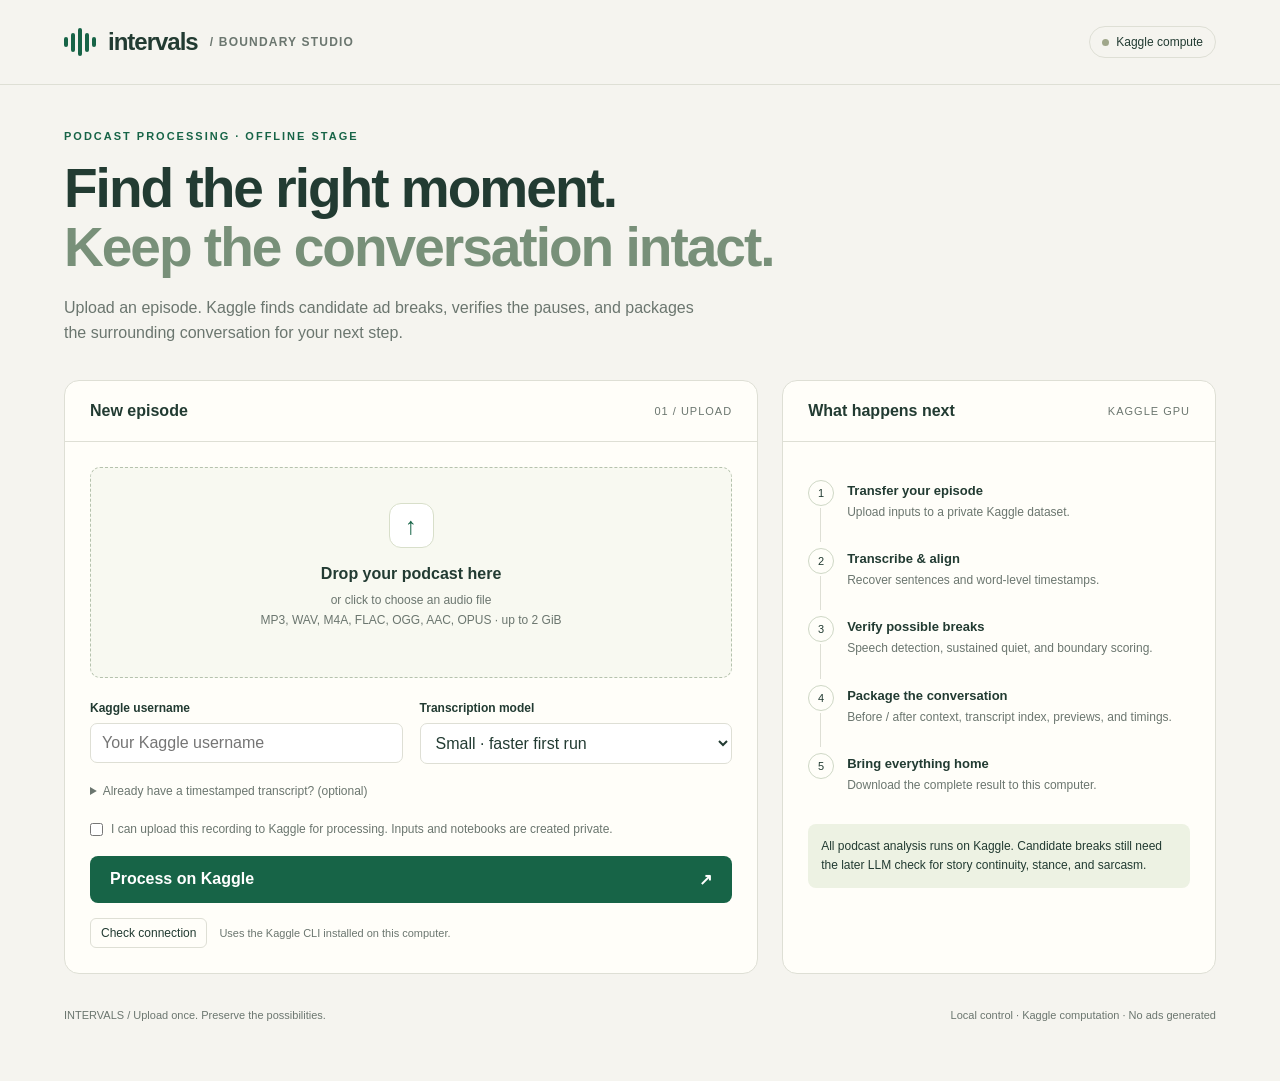
==== web/index.html @ c6f4fc81 "Make Intervals clone-ready with local GPU processing" ====
<!doctype html>
<html lang="en">
<head>
<meta charset="utf-8"><meta name="viewport" content="width=device-width,initial-scale=1">
<title>Intervals — Podcast boundary studio</title>
<style>
:root{--bg:#f5f4ef;--ink:#223b32;--muted:#6b766f;--line:#dedfd5;--green:#176447;--lime:#dcf29d;--paper:#fffef9;--red:#9e3933}*{box-sizing:border-box}body{margin:0;background:var(--bg);color:var(--ink);font-family:Segoe UI,Arial,sans-serif}button,input,select{font:inherit}button,a,input,select{outline-offset:4px}button{cursor:pointer}button:disabled{cursor:wait;opacity:.55}header{height:85px;border-bottom:1px solid var(--line);display:flex;align-items:center;justify-content:space-between;padding:0 5vw}.brand{font-size:24px;font-weight:750;letter-spacing:-1px;display:flex;align-items:center;gap:12px}.mark{display:flex;gap:3px;align-items:center;height:28px}.mark i{display:block;width:4px;background:var(--green);border-radius:2px}.mark i:nth-child(1),.mark i:nth-child(5){height:10px}.mark i:nth-child(2),.mark i:nth-child(4){height:19px}.mark i:nth-child(3){height:28px}.tag{font-size:12px;letter-spacing:1.2px;text-transform:uppercase;color:var(--muted)}.badge{border:1px solid var(--line);padding:8px 12px;border-radius:30px;font-size:12px;display:flex;align-items:center;gap:7px}.dot{width:7px;height:7px;background:#a0a78b;border-radius:50%}.dot.ok{background:#348257}main{max-width:1280px;margin:auto;padding:45px 5vw 60px}.eyebrow{font-size:11px;text-transform:uppercase;letter-spacing:2px;font-weight:700;color:var(--green)}h1{font-size:clamp(36px,4.3vw,57px);line-height:1.08;letter-spacing:-2px;margin:17px 0}h1 span{color:#789079}p{line-height:1.6}.intro{max-width:650px;color:var(--muted);font-size:16px;margin:0 0 34px}.layout{display:grid;grid-template-columns:minmax(0,1.6fr) minmax(280px,1fr);gap:24px}.panel{background:var(--paper);border:1px solid var(--line);border-radius:15px;overflow:hidden}.panelhead{padding:21px 25px;border-bottom:1px solid var(--line);display:flex;justify-content:space-between;align-items:center}.panelhead h2{font-size:16px;margin:0}.number{font-size:11px;color:var(--muted);letter-spacing:1px}.body{padding:25px}.drop{border:1.5px dashed #b5c2ad;border-radius:10px;padding:35px 18px;text-align:center;background:#f8f9f1;cursor:pointer;transition:.2s}.drop.over{background:#e8f1d7;border-color:var(--green)}.uploadicon{display:grid;place-items:center;width:45px;height:45px;border:1px solid #d8dfca;border-radius:12px;margin:0 auto 17px;background:white;font-size:24px;color:var(--green)}.drop strong{display:block;font-size:16px;margin-bottom:7px}.small{font-size:12px;color:var(--muted);line-height:1.6}.filelabel{font-size:13px;color:var(--green);font-weight:600;margin-top:12px;word-break:break-word}.fields{display:grid;grid-template-columns:1fr 1fr;gap:17px;margin-top:23px}label{display:block;font-size:12px;font-weight:600;margin-bottom:8px}input[type=text],select{border:1px solid var(--line);border-radius:7px;padding:10px 11px;background:white;width:100%;color:var(--ink)}details{margin-top:20px;font-size:12px;color:var(--muted)}summary{cursor:pointer}details p{margin:8px 0}input[type=file]{max-width:100%;margin-top:7px}.rights{display:flex;align-items:flex-start;gap:8px;font-weight:400;line-height:1.5;margin:22px 0 17px;color:var(--muted)}.rights input{margin:3px 0}.primary{background:var(--green);color:white;border:none;border-radius:8px;padding:14px 20px;width:100%;font-weight:600;display:flex;justify-content:space-between}.secondary{background:transparent;border:1px solid var(--line);border-radius:6px;padding:7px 10px;font-size:12px;color:var(--ink)}.connection{display:flex;align-items:center;gap:12px;margin-top:15px}.connection span{font-size:11px;color:var(--muted)}.progress{height:4px;background:#e6ebdc;margin-top:16px;border-radius:3px;overflow:hidden}.progress div{height:100%;background:#69a86c;width:0;transition:width .2s}.pipeline{list-style:none;padding:0;margin:0}.pipeline li{display:grid;grid-template-columns:26px 1fr;gap:13px;padding:13px 0;position:relative}.pipeline li:not(:last-child):before{content:'';position:absolute;left:12px;top:41px;bottom:-7px;border-left:1px solid var(--line)}.step{border:1px solid #cfd8c6;border-radius:50%;width:26px;height:26px;display:grid;place-items:center;font-size:11px;background:var(--paper)}li.active .step{background:var(--green);color:white;border-color:var(--green)}li.done .step{background:var(--lime);border-color:var(--lime)}.pipeline b{display:block;font-size:13px;margin:3px 0 5px}.pipeline p{font-size:12px;color:var(--muted);margin:0}.note{background:#edf2e3;border-radius:8px;padding:13px;margin-top:16px;font-size:12px;line-height:1.6}.status{display:none;margin-top:24px;padding:20px 25px}.status.show{display:block}.statusline{display:flex;justify-content:space-between;gap:15px;align-items:center}.statusline strong{font-size:14px}.status p{font-size:13px;color:var(--muted);margin-bottom:0}.status.error{border-color:#d2a69b}.status.error strong{color:var(--red)}.status a{color:var(--green)}.events{font:11px Consolas,monospace;max-height:140px;overflow:auto;margin-top:15px;color:var(--muted);white-space:pre-wrap}.results{margin-top:32px;display:none}.results.show{display:block}.resulthead{display:flex;align-items:center;justify-content:space-between;gap:15px;margin-bottom:20px}.resulthead h2{font-size:25px;letter-spacing:-.7px;margin:0}.actions{display:flex;gap:10px;flex-wrap:wrap}a.btn{background:var(--green);color:white;text-decoration:none;border-radius:7px;padding:10px 14px;font-size:12px}a.btn.light{background:var(--paper);color:var(--green);border:1px solid var(--line)}.metrics{display:grid;grid-template-columns:repeat(4,1fr);gap:15px;margin-bottom:22px}.metric{padding:18px 20px}.metric span{display:block;font-size:11px;color:var(--muted);margin-bottom:10px}.metric strong{font-size:26px;font-weight:650;letter-spacing:-1px}.tabs{display:flex;gap:24px;border-bottom:1px solid var(--line);margin-bottom:20px}.tabs button{border:0;background:transparent;padding:12px 0;color:var(--muted);font-size:13px}.tabs button.selected{border-bottom:2px solid var(--green);color:var(--green)}.resultpane{display:none}.resultpane.show{display:block}.candidate{margin-bottom:14px;padding:20px 24px}.candidatehead{display:flex;gap:12px;align-items:center;flex-wrap:wrap}.candidatehead strong{font-size:18px}.chip{font-size:10px;padding:5px 8px;border-radius:5px;background:#edf2e3}.chip.warn{background:#f8ead4}.candidate p{font-size:13px;color:var(--muted)}.candidate audio{width:100%;height:35px;margin:8px 0}.twocontext{display:grid;grid-template-columns:1fr 1fr;gap:20px;margin-top:10px}.twocontext b{font-size:10px;letter-spacing:1px;text-transform:uppercase}.twocontext p{margin-top:7px;max-height:180px;overflow:auto}.toolbar{display:flex;align-items:center;gap:15px;margin-bottom:15px;font-size:12px}.toolbar label{margin:0}.timingtable{width:100%;border-collapse:collapse;font-size:13px}.timingtable td,.timingtable th{text-align:left;border-bottom:1px solid var(--line);padding:12px 18px}.timingtable th{font-size:11px;color:var(--muted)}.timingtable td:last-child{text-align:right;font-family:Consolas,monospace}.empty{padding:30px;color:var(--muted);text-align:center}.history{margin-top:26px}.history h2{font-size:14px}.historyrow{display:flex;justify-content:space-between;gap:15px;align-items:center;border-top:1px solid var(--line);padding:12px 0;font-size:12px}.historyrow button{background:transparent;border:0;color:var(--green);text-decoration:underline;text-align:left}.footer{margin-top:35px;display:flex;justify-content:space-between;gap:15px;color:var(--muted);font-size:11px}.hidden{display:none!important}@media(max-width:800px){header{padding:0 22px}.tag{display:none}main{padding:30px 20px}.layout{grid-template-columns:1fr}.metrics{grid-template-columns:1fr 1fr}.twocontext{grid-template-columns:1fr}.resulthead{align-items:flex-start;flex-direction:column}.fields{grid-template-columns:1fr}h1{letter-spacing:-1px}.footer{flex-direction:column}}
</style></head>
<body>
<header><div class="brand"><span class="mark" aria-hidden="true"><i></i><i></i><i></i><i></i><i></i></span>intervals<span class="tag"> / Boundary studio</span></div><div class="badge"><span class="dot" id="connectionDot"></span><span id="connectionBadge">Kaggle compute</span></div></header>
<main><div class="eyebrow">Podcast processing · Offline stage</div><h1>Find the right moment.<br><span>Keep the conversation intact.</span></h1><p class="intro">Upload an episode. Kaggle finds candidate ad breaks, verifies the pauses, and packages the surrounding conversation for your next step.</p>
<div class="layout"><section class="panel"><div class="panelhead"><h2>New episode</h2><span class="number">01 / UPLOAD</span></div><div class="body">
<form id="uploadForm"><div class="drop" id="drop" tabindex="0" role="button" aria-label="Choose podcast audio"><div class="uploadicon" aria-hidden="true">↑</div><strong>Drop your podcast here</strong><span class="small">or click to choose an audio file<br>MP3, WAV, M4A, FLAC, OGG, AAC, OPUS · up to 2 GiB</span><div id="filelabel" class="filelabel"></div></div><input id="audio" type="file" accept="audio/*,.mp4,.opus" class="hidden" aria-label="Podcast audio">
<div class="fields"><div><label for="username">Kaggle username</label><input id="username" type="text" placeholder="Your Kaggle username" required autocomplete="username"></div><div><label for="model">Transcription model</label><select id="model"><option value="small">Small · faster first run</option><option value="medium">Medium · balanced</option><option value="large-v3">Large v3 · higher compute</option></select></div></div>
<details><summary>Already have a timestamped transcript? (optional)</summary><p>Otherwise Kaggle transcribes and aligns the audio automatically. Speaker labels are preserved when supplied; automatic diarization is not included.</p><input id="transcript" type="file" accept=".json" aria-label="Optional WhisperX transcript"></details>
<label class="rights"><input id="rights" type="checkbox" required><span>I can upload this recording to Kaggle for processing. Inputs and notebooks are created private.</span></label>
<button class="primary" id="submit" type="submit"><span>Process on Kaggle</span><span aria-hidden="true">↗</span></button><div class="progress hidden" id="uploadProgress"><div></div></div>
<div class="connection"><button class="secondary" type="button" id="checkConnection">Check connection</button><span id="connectionMessage">Uses the Kaggle CLI installed on this computer.</span></div></form>
</div></section><aside class="panel"><div class="panelhead"><h2>What happens next</h2><span class="number">KAGGLE GPU</span></div><div class="body"><ol class="pipeline" id="pipeline"><li data-step="0"><span class="step">1</span><div><b>Transfer your episode</b><p>Upload inputs to a private Kaggle dataset.</p></div></li><li data-step="1"><span class="step">2</span><div><b>Transcribe & align</b><p>Recover sentences and word-level timestamps.</p></div></li><li data-step="2"><span class="step">3</span><div><b>Verify possible breaks</b><p>Speech detection, sustained quiet, and boundary scoring.</p></div></li><li data-step="3"><span class="step">4</span><div><b>Package the conversation</b><p>Before / after context, transcript index, previews, and timings.</p></div></li><li data-step="4"><span class="step">5</span><div><b>Bring everything home</b><p>Download the complete result to this computer.</p></div></li></ol><div class="note">All podcast analysis runs on Kaggle. Candidate breaks still need the later LLM check for story continuity, stance, and sarcasm.</div></div></aside></div>
<section class="panel status" id="status" aria-live="polite"><div class="statusline"><strong id="statusTitle">Ready</strong><span class="small" id="elapsed"></span></div><p id="statusMessage"></p><div id="kernelLink"></div><div class="events" id="events"></div></section>
<section class="results" id="results"><div class="resulthead"><h2>Your episode, mapped.</h2><div class="actions"><a class="btn light" id="reportLink" target="_blank" rel="noopener">Open full report</a><a class="btn" id="downloadLink">Download everything ↓</a></div></div><div class="metrics"><div class="panel metric"><span>Candidate breaks</span><strong id="candidateCount">—</strong></div><div class="panel metric"><span>Shortlisted</span><strong id="shortlistCount">—</strong></div><div class="panel metric"><span>Kaggle worker time</span><strong id="computeTime">—</strong></div><div class="panel metric"><span>Transfer + wait + compute</span><strong id="totalTime">—</strong></div></div><div class="tabs"><button class="selected" data-tab="candidates">Candidate breaks</button><button data-tab="timings">Timing log</button><button data-tab="context">Transcript index</button></div>
<div class="resultpane show" id="pane-candidates"><div class="toolbar"><label><input type="checkbox" id="shortlistOnly" checked> Shortlist only</label><span class="small">All valid candidates remain in the download.</span></div><div id="candidateList"></div></div>
<div class="resultpane" id="pane-timings"><p class="small">Kaggle wait includes scheduler queue and worker execution. Worker stages below are a breakdown, not additional time.</p><div class="panel"><table class="timingtable"><thead><tr><th>Process</th><th>Result</th><th>Elapsed</th></tr></thead><tbody id="timingRows"></tbody></table></div><p><a id="timingLog" class="small" target="_blank">Open complete timing log</a></p></div>
<div class="resultpane" id="pane-context"><label for="query">Find earlier mentions · keyword search</label><input type="text" id="query" placeholder="coffee, caffeine, sleep…"><p class="small">The download also includes semantic embeddings for later retrieval. No LLM runs in this stage.</p><div id="chunkList"></div></div></section>
<section class="history" id="history"></section><div class="footer"><span>INTERVALS / Upload once. Preserve the possibilities.</span><span>Local control · Kaggle computation · No ads generated</span></div></main>
<script>
const TOKEN='__APP_TOKEN__', $=id=>document.getElementById(id);let selectedFile=null,currentJob=null,pollTimer=null,candidates=[],chunks=[],resultBase='';
const esc=s=>String(s??'').replace(/[&<>"']/g,c=>({'&':'&amp;','<':'&lt;','>':'&gt;','"':'&quot;',"'":'&#39;'}[c]));
const duration=s=>s==null?'—':s>=60?`${Math.floor(s/60)}m ${Math.round(s%60)}s`:`${s.toFixed(1)}s`;
const clock=s=>`${Math.floor(s/60)}:${String(Math.floor(s%60)).padStart(2,'0')}`;
async function api(path,options={}){let r=await fetch(path,{...options,headers:{'X-App-Token':TOKEN,...options.headers}});let d=await r.json();if(!r.ok)throw Error(d.error||'Request failed');return d}
function choose(f){if(!f)return;selectedFile=f;$('filelabel').textContent=`${f.name} · ${(f.size/1024/1024).toFixed(1)} MB`}
$('drop').onclick=()=>$('audio').click();$('drop').onkeydown=e=>{if(e.key==='Enter'||e.key===' '){e.preventDefault();$('audio').click()}};$('audio').onchange=e=>choose(e.target.files[0]);
for(let type of ['dragover','dragleave','drop'])$('drop').addEventListener(type,e=>{e.preventDefault();$('drop').classList.toggle('over',type==='dragover');if(type==='drop')choose(e.dataTransfer.files[0])});
function showStatus(title,message,error=false){$('status').className='panel status show'+(error?' error':'');$('statusTitle').textContent=title;$('statusMessage').textContent=message}
$('checkConnection').onclick=async()=>{let b=$('checkConnection');b.disabled=true;$('connectionMessage').textContent='Checking Kaggle authentication…';try{let d=await api('/api/check',{method:'POST'});$('connectionMessage').textContent=d.message;$('connectionDot').classList.toggle('ok',d.authenticated);$('connectionBadge').textContent=d.authenticated?'Kaggle connected':'Connection needed'}catch(e){$('connectionMessage').textContent=e.message}finally{b.disabled=false}};
function upload(path,file,onProgress){return new Promise((resolve,reject)=>{const x=new XMLHttpRequest();x.open('PUT',path);x.setRequestHeader('X-App-Token',TOKEN);x.upload.onprogress=e=>{if(e.lengthComputable)onProgress(e.loaded/e.total)};x.onload=()=>{try{let d=JSON.parse(x.responseText);if(x.status>=400)reject(Error(d.error));else resolve(d)}catch{reject(Error('Upload failed'))}};x.onerror=()=>reject(Error('Upload connection failed'));x.send(file)})}
$('uploadForm').onsubmit=async e=>{e.preventDefault();if(!selectedFile){showStatus('Choose an episode','Select or drop an audio file first.',true);return}if(selectedFile.size>2*1024**3){showStatus('File too large','The maximum upload is 2 GiB.',true);return}
 $('submit').disabled=true;$('results').classList.remove('show');$('events').textContent='';$('kernelLink').textContent='';showStatus('Uploading episode','Copying your audio to the local app before transferring it to Kaggle.');$('uploadProgress').classList.remove('hidden');
 try{let job=await api('/api/jobs',{method:'POST',headers:{'Content-Type':'application/json'},body:JSON.stringify({username:$('username').value,filename:selectedFile.name,asr_model:$('model').value,rights_confirmed:$('rights').checked})});currentJob=job.id;
 await upload(`/api/jobs/${job.id}/audio`,selectedFile,p=>$('uploadProgress').firstElementChild.style.width=`${p*100}%`);
 let transcript=$('transcript').files[0];if(transcript)await upload(`/api/jobs/${job.id}/transcript`,transcript,()=>{});
 await api(`/api/jobs/${job.id}/run`,{method:'POST'});watch(job.id);
 }catch(err){showStatus('Could not start processing',err.message,true);$('submit').disabled=false}finally{$('uploadProgress').classList.add('hidden')}};
function watch(id){clearTimeout(pollTimer);currentJob=id;poll(id)}
async function poll(id){try{let job=await api(`/api/jobs/${id}`);if(currentJob!==id)return;showStatus(job.stage.replaceAll('_',' ').replace(/^./,c=>c.toUpperCase()),job.message,job.status==='failed'||job.status==='interrupted');$('elapsed').textContent=job.started_at?duration((job.completed_at||Date.now()/1000)-job.started_at):'';$('events').textContent=job.events.map(e=>e.message).join('\n');$('events').scrollTop=$('events').scrollHeight;
 if(job.kernel_url)$('kernelLink').innerHTML=`<p><a target="_blank" rel="noopener" href="${esc(job.kernel_url)}">Open Kaggle notebook and live logs ↗</a></p>`;
 let step=job.stage==='complete'?5:['output_download','packaging'].includes(job.stage)?4:job.stage==='kaggle_run'?1:0;
 document.querySelectorAll('#pipeline li').forEach((li,i)=>{li.classList.toggle('done',i<step);li.classList.toggle('active',i===step)});
 if(job.status==='complete'){await loadResults(id);$('submit').disabled=false;loadHistory();return}
 if(['failed','interrupted'].includes(job.status)){$('submit').disabled=false;$('kernelLink').innerHTML+=`<p><a href="/files/${id}/results.zip">Download diagnostic logs</a></p>`;loadHistory();return}
 pollTimer=setTimeout(()=>poll(id),4000);
 }catch(e){showStatus('Connection interrupted',e.message+'. Reconnecting…',true);pollTimer=setTimeout(()=>poll(id),6000)}}
async function file(name){let r=await fetch(resultBase+name);if(!r.ok)throw Error('Missing result: '+name);return r.json()}
async function loadResults(id){resultBase=`/files/${id}/`;let data=await Promise.all([file('candidates.json'),file('meta.json'),file('timings.json'),file('transcript_index.json')]);[candidates,, ,chunks]=data;let [,meta,timing]=data;
 $('candidateCount').textContent=candidates.length;$('shortlistCount').textContent=candidates.filter(c=>c.shortlist).length;$('computeTime').textContent=duration(timing.kaggle_compute?.total_seconds);$('totalTime').textContent=duration(timing.end_to_end_after_submission_s+(timing.browser_upload_s||0));$('downloadLink').href=resultBase+'results.zip';$('reportLink').href=resultBase+'report.html';$('timingLog').href=resultBase+'timing.log';
 let rows=[{stage:'Browser upload',seconds:timing.browser_upload_s,status:'complete'},...timing.stages];if(timing.kaggle_compute)rows.push({stage:'— Kaggle worker breakdown —',seconds:null,status:''},...timing.kaggle_compute.stages);
 $('timingRows').innerHTML=rows.map(r=>`<tr><td>${esc(r.stage.replaceAll('_',' '))}</td><td>${esc(r.status)}</td><td>${esc(duration(r.seconds))}</td></tr>`).join('');renderCandidates();renderChunks();$('results').classList.add('show')}
function renderCandidates(){let list=candidates.filter(c=>!$('shortlistOnly').checked||c.shortlist).sort((a,b)=>a.time-b.time);$('candidateList').innerHTML=list.length?list.map(c=>`<article class="panel candidate"><div class="candidatehead"><strong>${clock(c.time)}</strong><span class="small">${esc(c.slot_id)} · Rank ${c.rank}</span><span class="chip">Score ${c.base_score.toFixed(2)}</span>${c.shortlist?'<span class="chip">Shortlisted</span>':''}${[...c.risk_flags,...c.sensitive_flags].map(f=>`<span class="chip warn">${esc(f.replaceAll('_',' '))}</span>`).join('')}</div><p>${c.gap.length_s.toFixed(2)}s transcript gap · ${(c.quiet_interval[1]-c.quiet_interval[0]).toFixed(2)}s verified quiet region · cut at ${c.time.toFixed(3)}s</p>${c.preview_available===false?'<span class="small">Preview not exported. This candidate remains in the full data package.</span>':`<audio controls preload="none" src="${resultBase+esc(c.preview_ref)}"></audio><span class="small">10-second preview · marker tone at the cut</span>`}<div class="twocontext"><div><b>Before the break</b><p>${esc(c.context.before.map(s=>`${s.speaker?s.speaker+': ':''}${s.text}`).join(' '))}</p></div><div><b>After the break</b><p>${esc(c.context.after.map(s=>`${s.speaker?s.speaker+': ':''}${s.text}`).join(' '))}</p></div></div></article>`).join(''):'<div class="panel empty">No candidates matched. Check the full candidate list and rejection counts in the report.</div>'}
$('shortlistOnly').onchange=renderCandidates;
function renderChunks(){let q=$('query').value.toLowerCase().trim();let list=chunks.filter(c=>!q||q.split(/\s+/).every(t=>c.text.toLowerCase().includes(t))).slice(0,30);$('chunkList').innerHTML=list.length?list.map(c=>`<article class="panel candidate"><span class="chip">${clock(c.start)} – ${clock(c.end)}</span><p>${esc(c.text)}</p></article>`).join(''):'<p class="empty">No matching passages.</p>'}
$('query').oninput=renderChunks;
document.querySelectorAll('.tabs button').forEach(b=>b.onclick=()=>{document.querySelectorAll('.tabs button').forEach(x=>x.classList.toggle('selected',x===b));document.querySelectorAll('.resultpane').forEach(p=>p.classList.toggle('show',p.id==='pane-'+b.dataset.tab))});
async function loadHistory(){try{let jobs=await api('/api/jobs');$('history').innerHTML=jobs.length?'<h2>Recent episodes</h2>'+jobs.slice().reverse().map(j=>`<div class="historyrow"><button data-job="${j.id}">${esc(j.original_filename)}</button><span>${esc(j.status)}</span></div>`).join(''):'';$('history').querySelectorAll('[data-job]').forEach(b=>b.onclick=()=>watch(b.dataset.job))}catch{}}
api('/api/config').then(d=>{$('connectionMessage').textContent=d.message}).catch(()=>{});loadHistory();
</script></body></html>
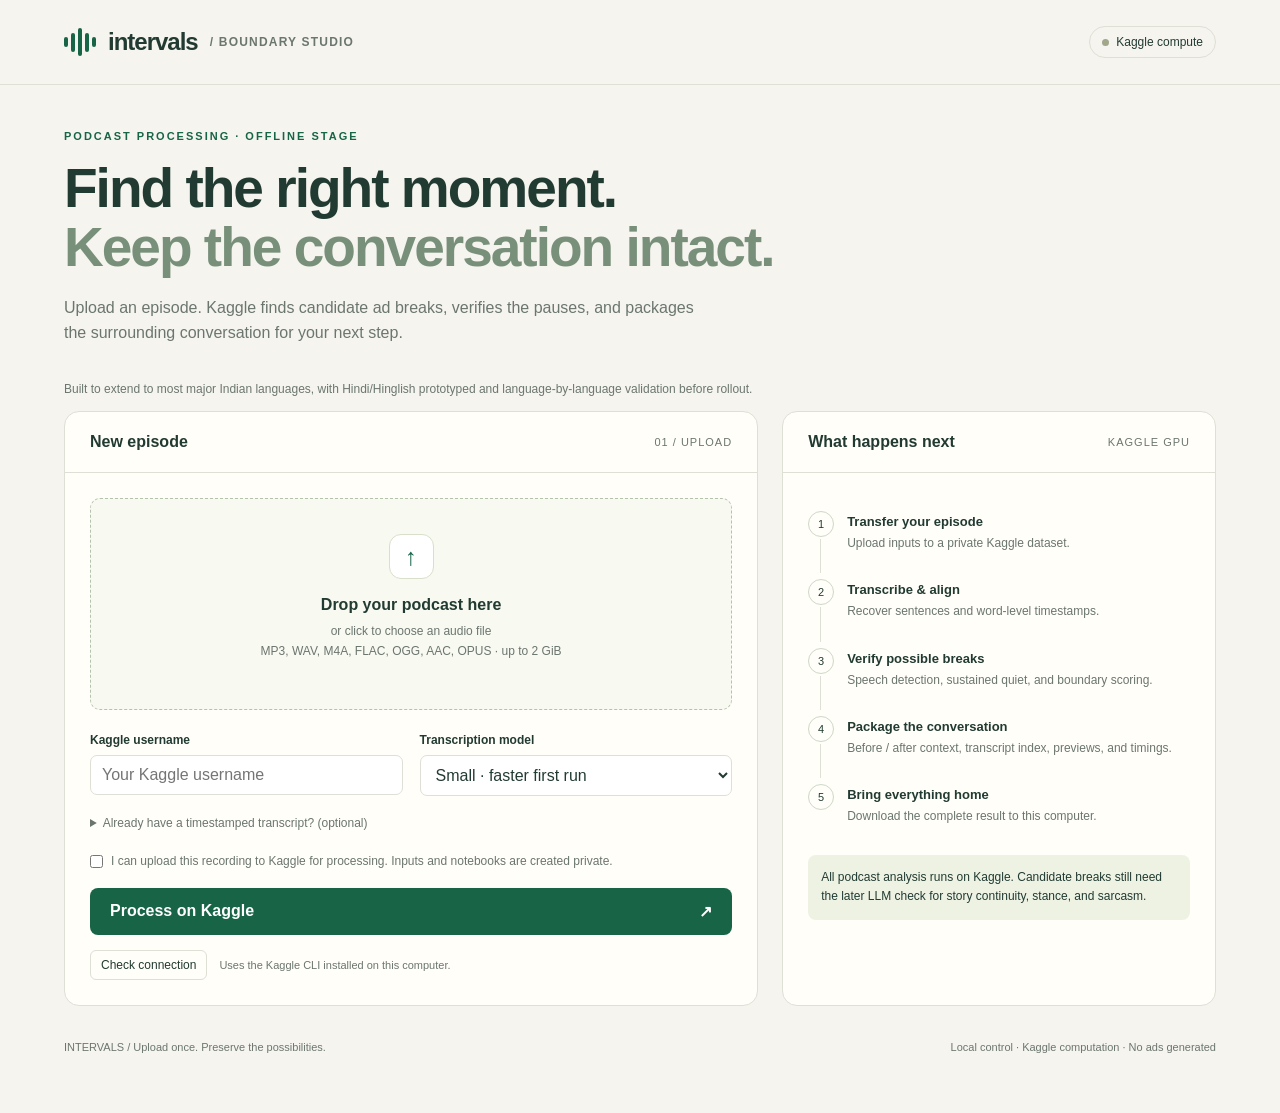
==== commit 0c32db16: "Document Indian-language support and Hindi prototype" ====
--- a/web/index.html
+++ b/web/index.html
@@ -2,13 +2,13 @@
 <html lang="en">
 <head>
 <meta charset="utf-8"><meta name="viewport" content="width=device-width,initial-scale=1">
-<title>Intervals — Podcast boundary studio</title>
+<title>Resonant — Podcast boundary studio</title>
 <style>
 :root{--bg:#f5f4ef;--ink:#223b32;--muted:#6b766f;--line:#dedfd5;--green:#176447;--lime:#dcf29d;--paper:#fffef9;--red:#9e3933}*{box-sizing:border-box}body{margin:0;background:var(--bg);color:var(--ink);font-family:Segoe UI,Arial,sans-serif}button,input,select{font:inherit}button,a,input,select{outline-offset:4px}button{cursor:pointer}button:disabled{cursor:wait;opacity:.55}header{height:85px;border-bottom:1px solid var(--line);display:flex;align-items:center;justify-content:space-between;padding:0 5vw}.brand{font-size:24px;font-weight:750;letter-spacing:-1px;display:flex;align-items:center;gap:12px}.mark{display:flex;gap:3px;align-items:center;height:28px}.mark i{display:block;width:4px;background:var(--green);border-radius:2px}.mark i:nth-child(1),.mark i:nth-child(5){height:10px}.mark i:nth-child(2),.mark i:nth-child(4){height:19px}.mark i:nth-child(3){height:28px}.tag{font-size:12px;letter-spacing:1.2px;text-transform:uppercase;color:var(--muted)}.badge{border:1px solid var(--line);padding:8px 12px;border-radius:30px;font-size:12px;display:flex;align-items:center;gap:7px}.dot{width:7px;height:7px;background:#a0a78b;border-radius:50%}.dot.ok{background:#348257}main{max-width:1280px;margin:auto;padding:45px 5vw 60px}.eyebrow{font-size:11px;text-transform:uppercase;letter-spacing:2px;font-weight:700;color:var(--green)}h1{font-size:clamp(36px,4.3vw,57px);line-height:1.08;letter-spacing:-2px;margin:17px 0}h1 span{color:#789079}p{line-height:1.6}.intro{max-width:650px;color:var(--muted);font-size:16px;margin:0 0 34px}.layout{display:grid;grid-template-columns:minmax(0,1.6fr) minmax(280px,1fr);gap:24px}.panel{background:var(--paper);border:1px solid var(--line);border-radius:15px;overflow:hidden}.panelhead{padding:21px 25px;border-bottom:1px solid var(--line);display:flex;justify-content:space-between;align-items:center}.panelhead h2{font-size:16px;margin:0}.number{font-size:11px;color:var(--muted);letter-spacing:1px}.body{padding:25px}.drop{border:1.5px dashed #b5c2ad;border-radius:10px;padding:35px 18px;text-align:center;background:#f8f9f1;cursor:pointer;transition:.2s}.drop.over{background:#e8f1d7;border-color:var(--green)}.uploadicon{display:grid;place-items:center;width:45px;height:45px;border:1px solid #d8dfca;border-radius:12px;margin:0 auto 17px;background:white;font-size:24px;color:var(--green)}.drop strong{display:block;font-size:16px;margin-bottom:7px}.small{font-size:12px;color:var(--muted);line-height:1.6}.filelabel{font-size:13px;color:var(--green);font-weight:600;margin-top:12px;word-break:break-word}.fields{display:grid;grid-template-columns:1fr 1fr;gap:17px;margin-top:23px}label{display:block;font-size:12px;font-weight:600;margin-bottom:8px}input[type=text],select{border:1px solid var(--line);border-radius:7px;padding:10px 11px;background:white;width:100%;color:var(--ink)}details{margin-top:20px;font-size:12px;color:var(--muted)}summary{cursor:pointer}details p{margin:8px 0}input[type=file]{max-width:100%;margin-top:7px}.rights{display:flex;align-items:flex-start;gap:8px;font-weight:400;line-height:1.5;margin:22px 0 17px;color:var(--muted)}.rights input{margin:3px 0}.primary{background:var(--green);color:white;border:none;border-radius:8px;padding:14px 20px;width:100%;font-weight:600;display:flex;justify-content:space-between}.secondary{background:transparent;border:1px solid var(--line);border-radius:6px;padding:7px 10px;font-size:12px;color:var(--ink)}.connection{display:flex;align-items:center;gap:12px;margin-top:15px}.connection span{font-size:11px;color:var(--muted)}.progress{height:4px;background:#e6ebdc;margin-top:16px;border-radius:3px;overflow:hidden}.progress div{height:100%;background:#69a86c;width:0;transition:width .2s}.pipeline{list-style:none;padding:0;margin:0}.pipeline li{display:grid;grid-template-columns:26px 1fr;gap:13px;padding:13px 0;position:relative}.pipeline li:not(:last-child):before{content:'';position:absolute;left:12px;top:41px;bottom:-7px;border-left:1px solid var(--line)}.step{border:1px solid #cfd8c6;border-radius:50%;width:26px;height:26px;display:grid;place-items:center;font-size:11px;background:var(--paper)}li.active .step{background:var(--green);color:white;border-color:var(--green)}li.done .step{background:var(--lime);border-color:var(--lime)}.pipeline b{display:block;font-size:13px;margin:3px 0 5px}.pipeline p{font-size:12px;color:var(--muted);margin:0}.note{background:#edf2e3;border-radius:8px;padding:13px;margin-top:16px;font-size:12px;line-height:1.6}.status{display:none;margin-top:24px;padding:20px 25px}.status.show{display:block}.statusline{display:flex;justify-content:space-between;gap:15px;align-items:center}.statusline strong{font-size:14px}.status p{font-size:13px;color:var(--muted);margin-bottom:0}.status.error{border-color:#d2a69b}.status.error strong{color:var(--red)}.status a{color:var(--green)}.events{font:11px Consolas,monospace;max-height:140px;overflow:auto;margin-top:15px;color:var(--muted);white-space:pre-wrap}.results{margin-top:32px;display:none}.results.show{display:block}.resulthead{display:flex;align-items:center;justify-content:space-between;gap:15px;margin-bottom:20px}.resulthead h2{font-size:25px;letter-spacing:-.7px;margin:0}.actions{display:flex;gap:10px;flex-wrap:wrap}a.btn{background:var(--green);color:white;text-decoration:none;border-radius:7px;padding:10px 14px;font-size:12px}a.btn.light{background:var(--paper);color:var(--green);border:1px solid var(--line)}.metrics{display:grid;grid-template-columns:repeat(4,1fr);gap:15px;margin-bottom:22px}.metric{padding:18px 20px}.metric span{display:block;font-size:11px;color:var(--muted);margin-bottom:10px}.metric strong{font-size:26px;font-weight:650;letter-spacing:-1px}.tabs{display:flex;gap:24px;border-bottom:1px solid var(--line);margin-bottom:20px}.tabs button{border:0;background:transparent;padding:12px 0;color:var(--muted);font-size:13px}.tabs button.selected{border-bottom:2px solid var(--green);color:var(--green)}.resultpane{display:none}.resultpane.show{display:block}.candidate{margin-bottom:14px;padding:20px 24px}.candidatehead{display:flex;gap:12px;align-items:center;flex-wrap:wrap}.candidatehead strong{font-size:18px}.chip{font-size:10px;padding:5px 8px;border-radius:5px;background:#edf2e3}.chip.warn{background:#f8ead4}.candidate p{font-size:13px;color:var(--muted)}.candidate audio{width:100%;height:35px;margin:8px 0}.twocontext{display:grid;grid-template-columns:1fr 1fr;gap:20px;margin-top:10px}.twocontext b{font-size:10px;letter-spacing:1px;text-transform:uppercase}.twocontext p{margin-top:7px;max-height:180px;overflow:auto}.toolbar{display:flex;align-items:center;gap:15px;margin-bottom:15px;font-size:12px}.toolbar label{margin:0}.timingtable{width:100%;border-collapse:collapse;font-size:13px}.timingtable td,.timingtable th{text-align:left;border-bottom:1px solid var(--line);padding:12px 18px}.timingtable th{font-size:11px;color:var(--muted)}.timingtable td:last-child{text-align:right;font-family:Consolas,monospace}.empty{padding:30px;color:var(--muted);text-align:center}.history{margin-top:26px}.history h2{font-size:14px}.historyrow{display:flex;justify-content:space-between;gap:15px;align-items:center;border-top:1px solid var(--line);padding:12px 0;font-size:12px}.historyrow button{background:transparent;border:0;color:var(--green);text-decoration:underline;text-align:left}.footer{margin-top:35px;display:flex;justify-content:space-between;gap:15px;color:var(--muted);font-size:11px}.hidden{display:none!important}@media(max-width:800px){header{padding:0 22px}.tag{display:none}main{padding:30px 20px}.layout{grid-template-columns:1fr}.metrics{grid-template-columns:1fr 1fr}.twocontext{grid-template-columns:1fr}.resulthead{align-items:flex-start;flex-direction:column}.fields{grid-template-columns:1fr}h1{letter-spacing:-1px}.footer{flex-direction:column}}
 </style></head>
 <body>
 <header><div class="brand"><span class="mark" aria-hidden="true"><i></i><i></i><i></i><i></i><i></i></span>intervals<span class="tag"> / Boundary studio</span></div><div class="badge"><span class="dot" id="connectionDot"></span><span id="connectionBadge">Kaggle compute</span></div></header>
-<main><div class="eyebrow">Podcast processing · Offline stage</div><h1>Find the right moment.<br><span>Keep the conversation intact.</span></h1><p class="intro">Upload an episode. Kaggle finds candidate ad breaks, verifies the pauses, and packages the surrounding conversation for your next step.</p>
+<main><div class="eyebrow">Podcast processing · Offline stage</div><h1>Find the right moment.<br><span>Keep the conversation intact.</span></h1><p class="intro">Upload an episode. Kaggle finds candidate ad breaks, verifies the pauses, and packages the surrounding conversation for your next step.</p><p class="small">Built to extend to most major Indian languages, with Hindi/Hinglish prototyped and language-by-language validation before rollout.</p>
 <div class="layout"><section class="panel"><div class="panelhead"><h2>New episode</h2><span class="number">01 / UPLOAD</span></div><div class="body">
 <form id="uploadForm"><div class="drop" id="drop" tabindex="0" role="button" aria-label="Choose podcast audio"><div class="uploadicon" aria-hidden="true">↑</div><strong>Drop your podcast here</strong><span class="small">or click to choose an audio file<br>MP3, WAV, M4A, FLAC, OGG, AAC, OPUS · up to 2 GiB</span><div id="filelabel" class="filelabel"></div></div><input id="audio" type="file" accept="audio/*,.mp4,.opus" class="hidden" aria-label="Podcast audio">
 <div class="fields"><div><label for="username">Kaggle username</label><input id="username" type="text" placeholder="Your Kaggle username" required autocomplete="username"></div><div><label for="model">Transcription model</label><select id="model"><option value="small">Small · faster first run</option><option value="medium">Medium · balanced</option><option value="large-v3">Large v3 · higher compute</option></select></div></div>
